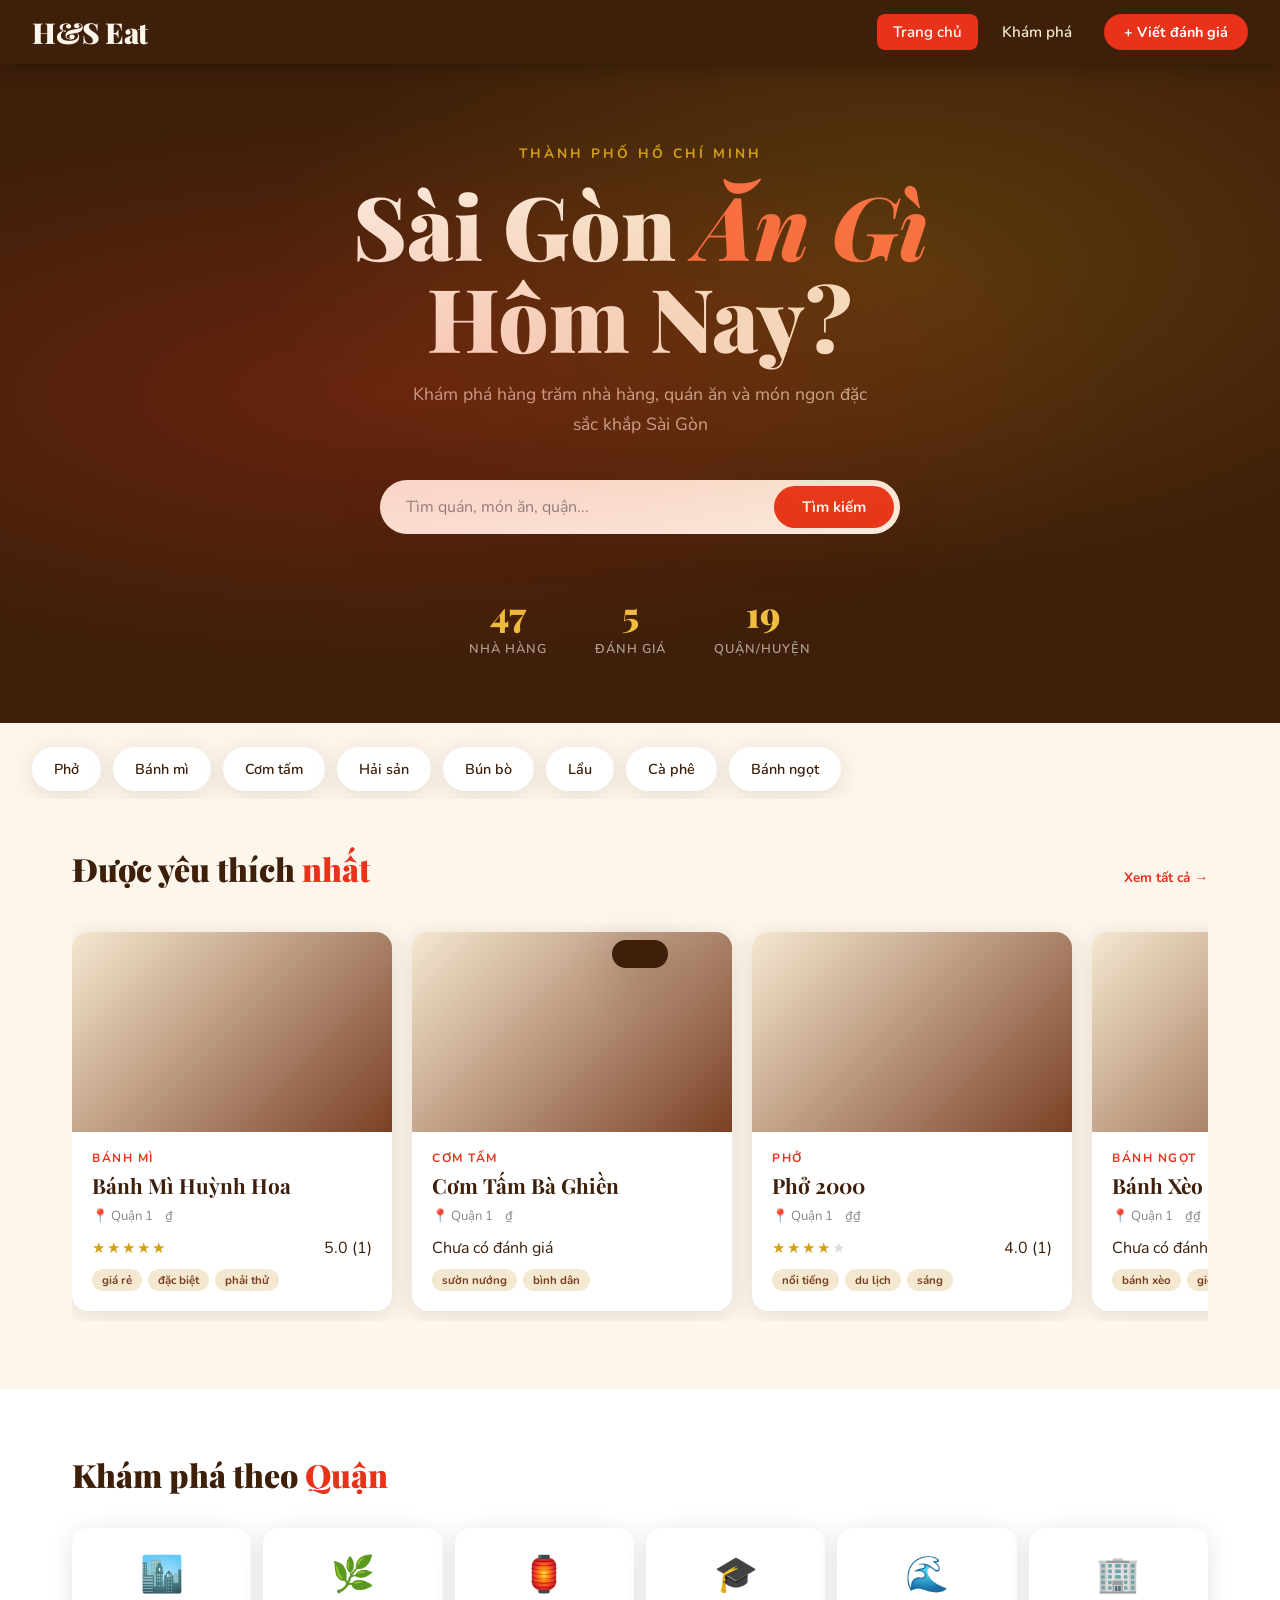
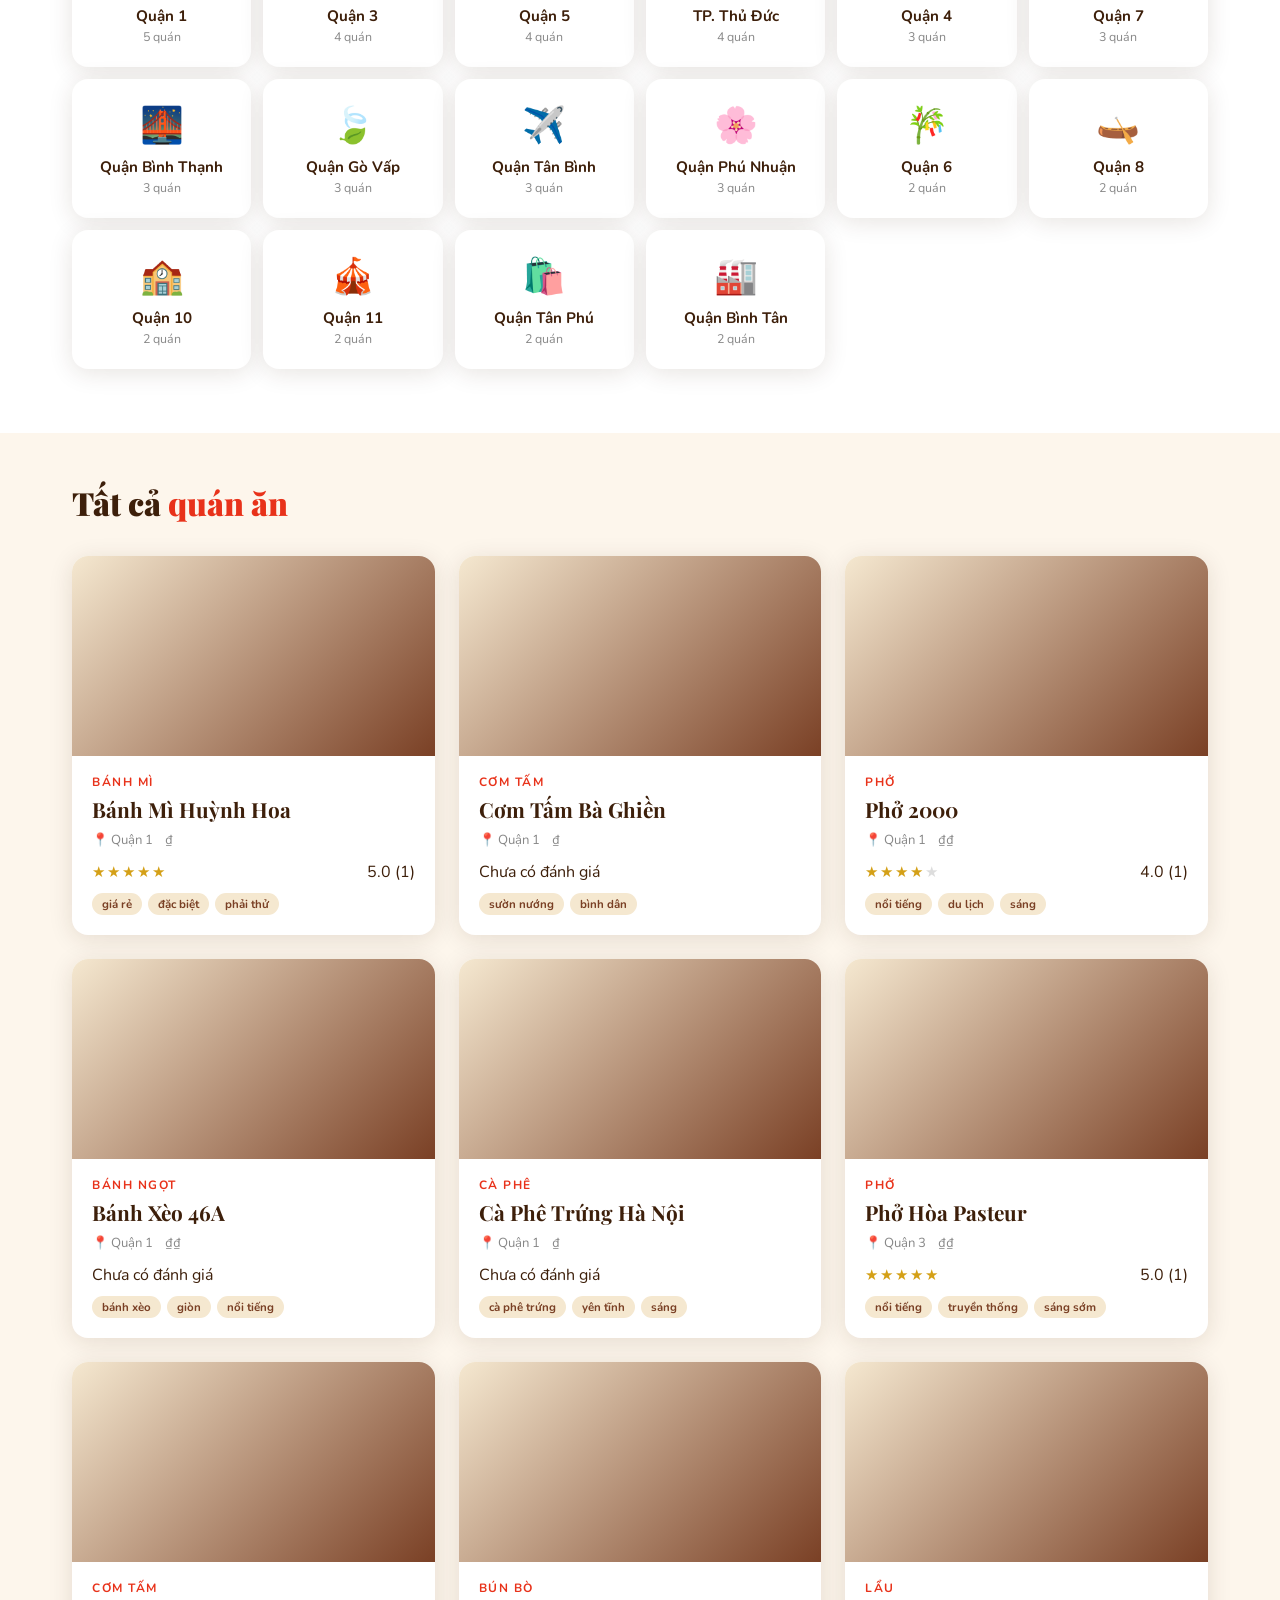
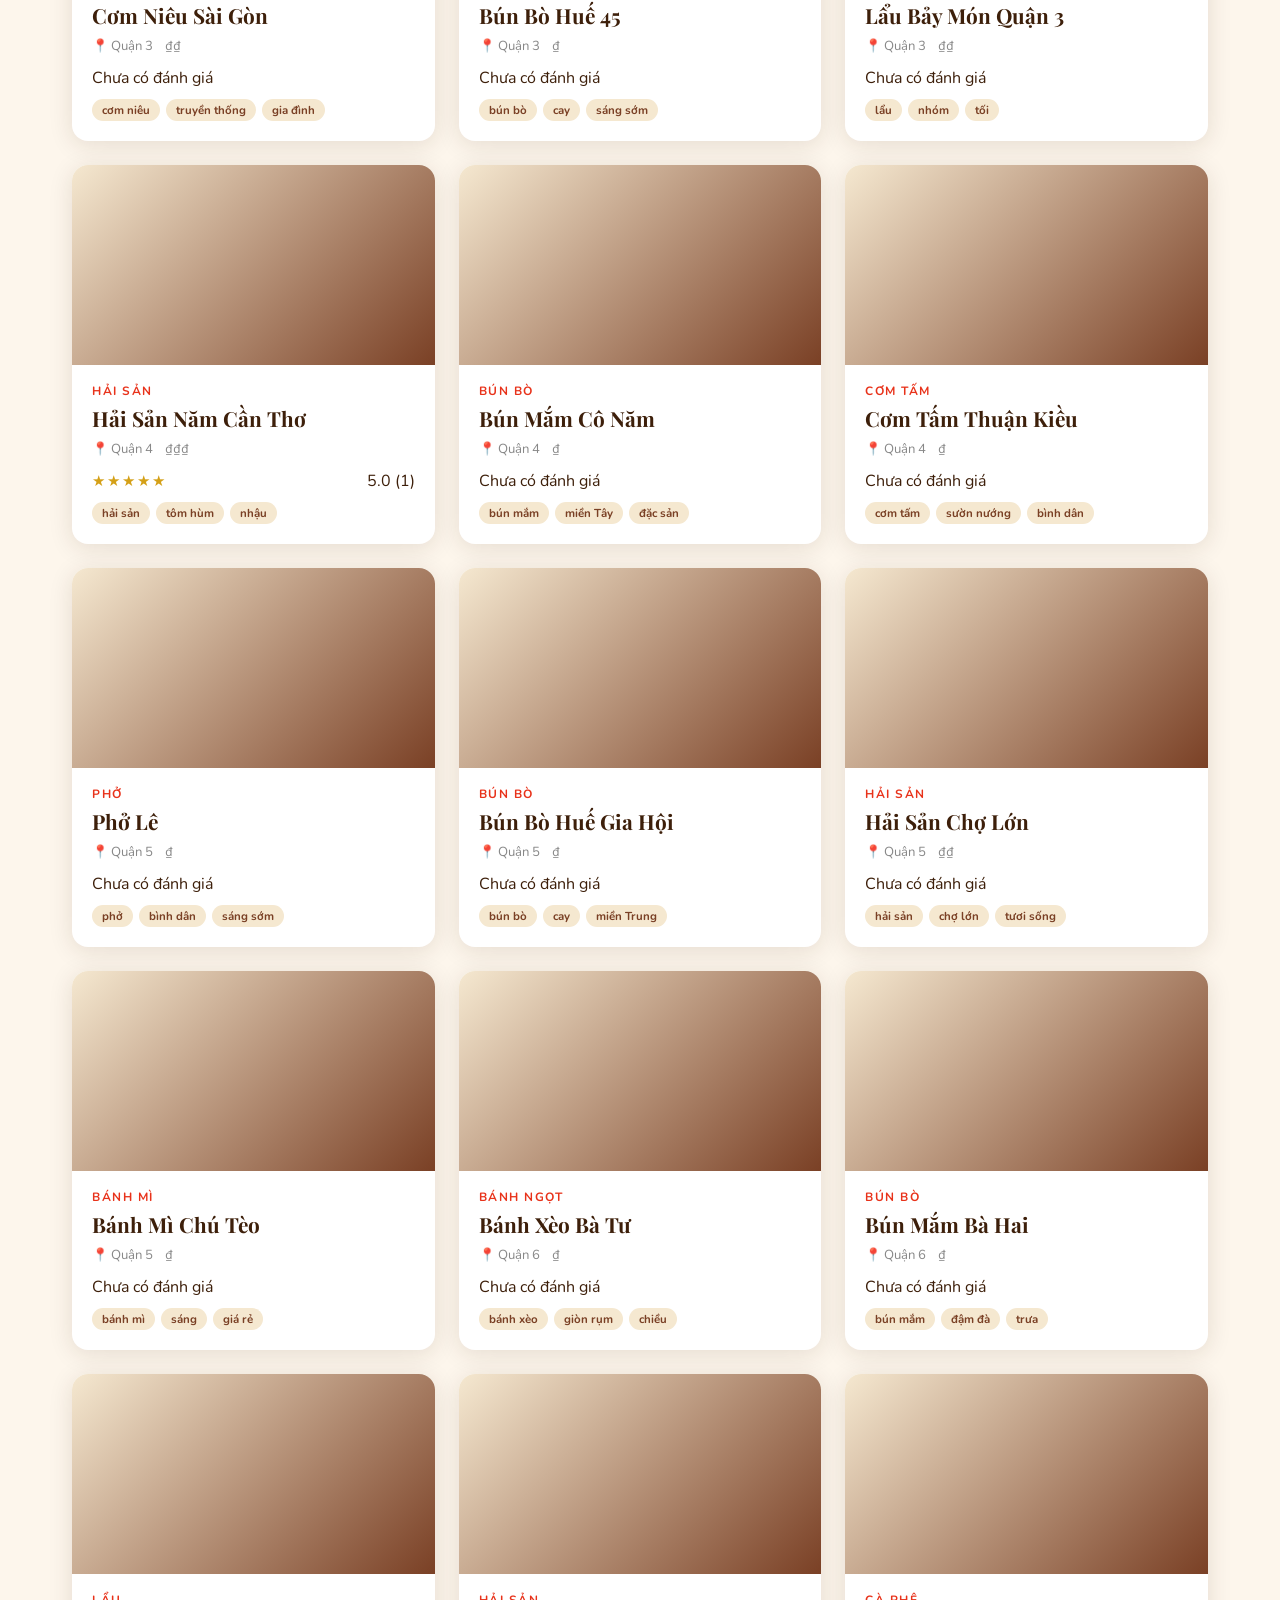
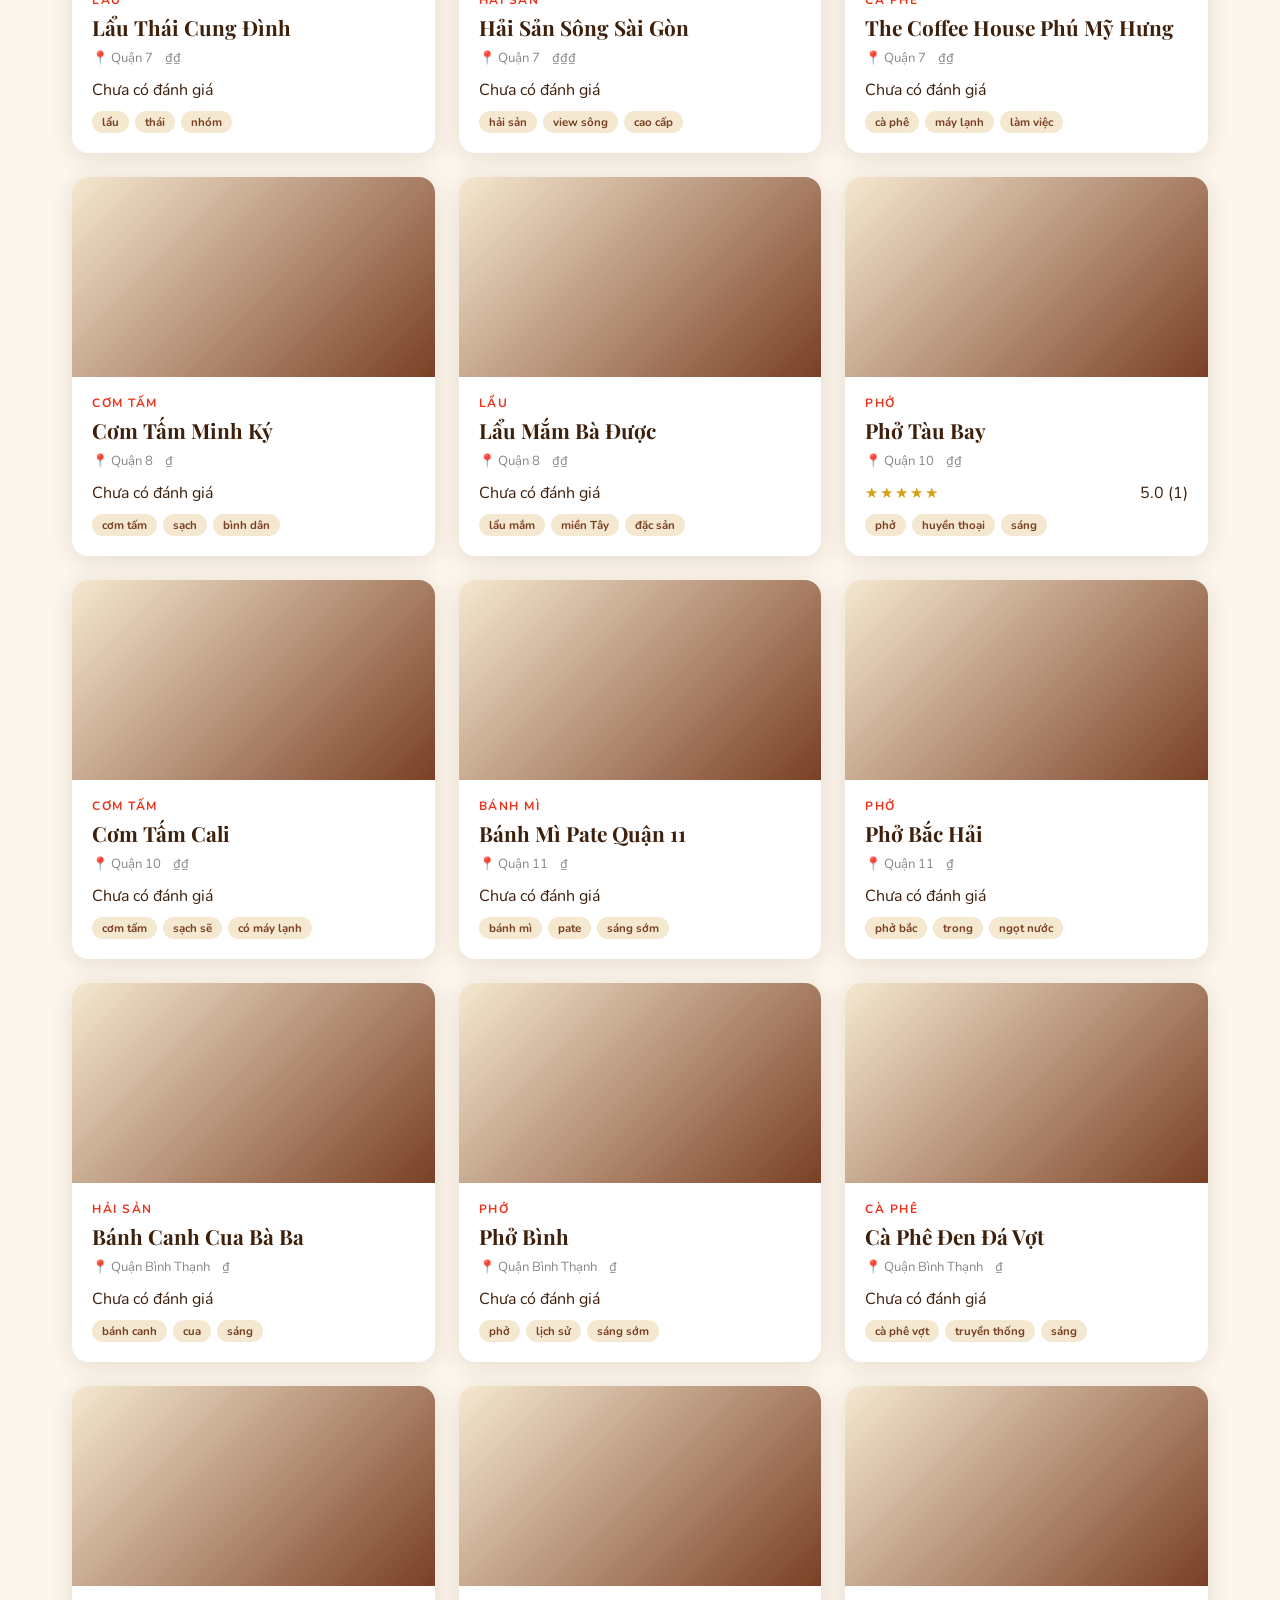
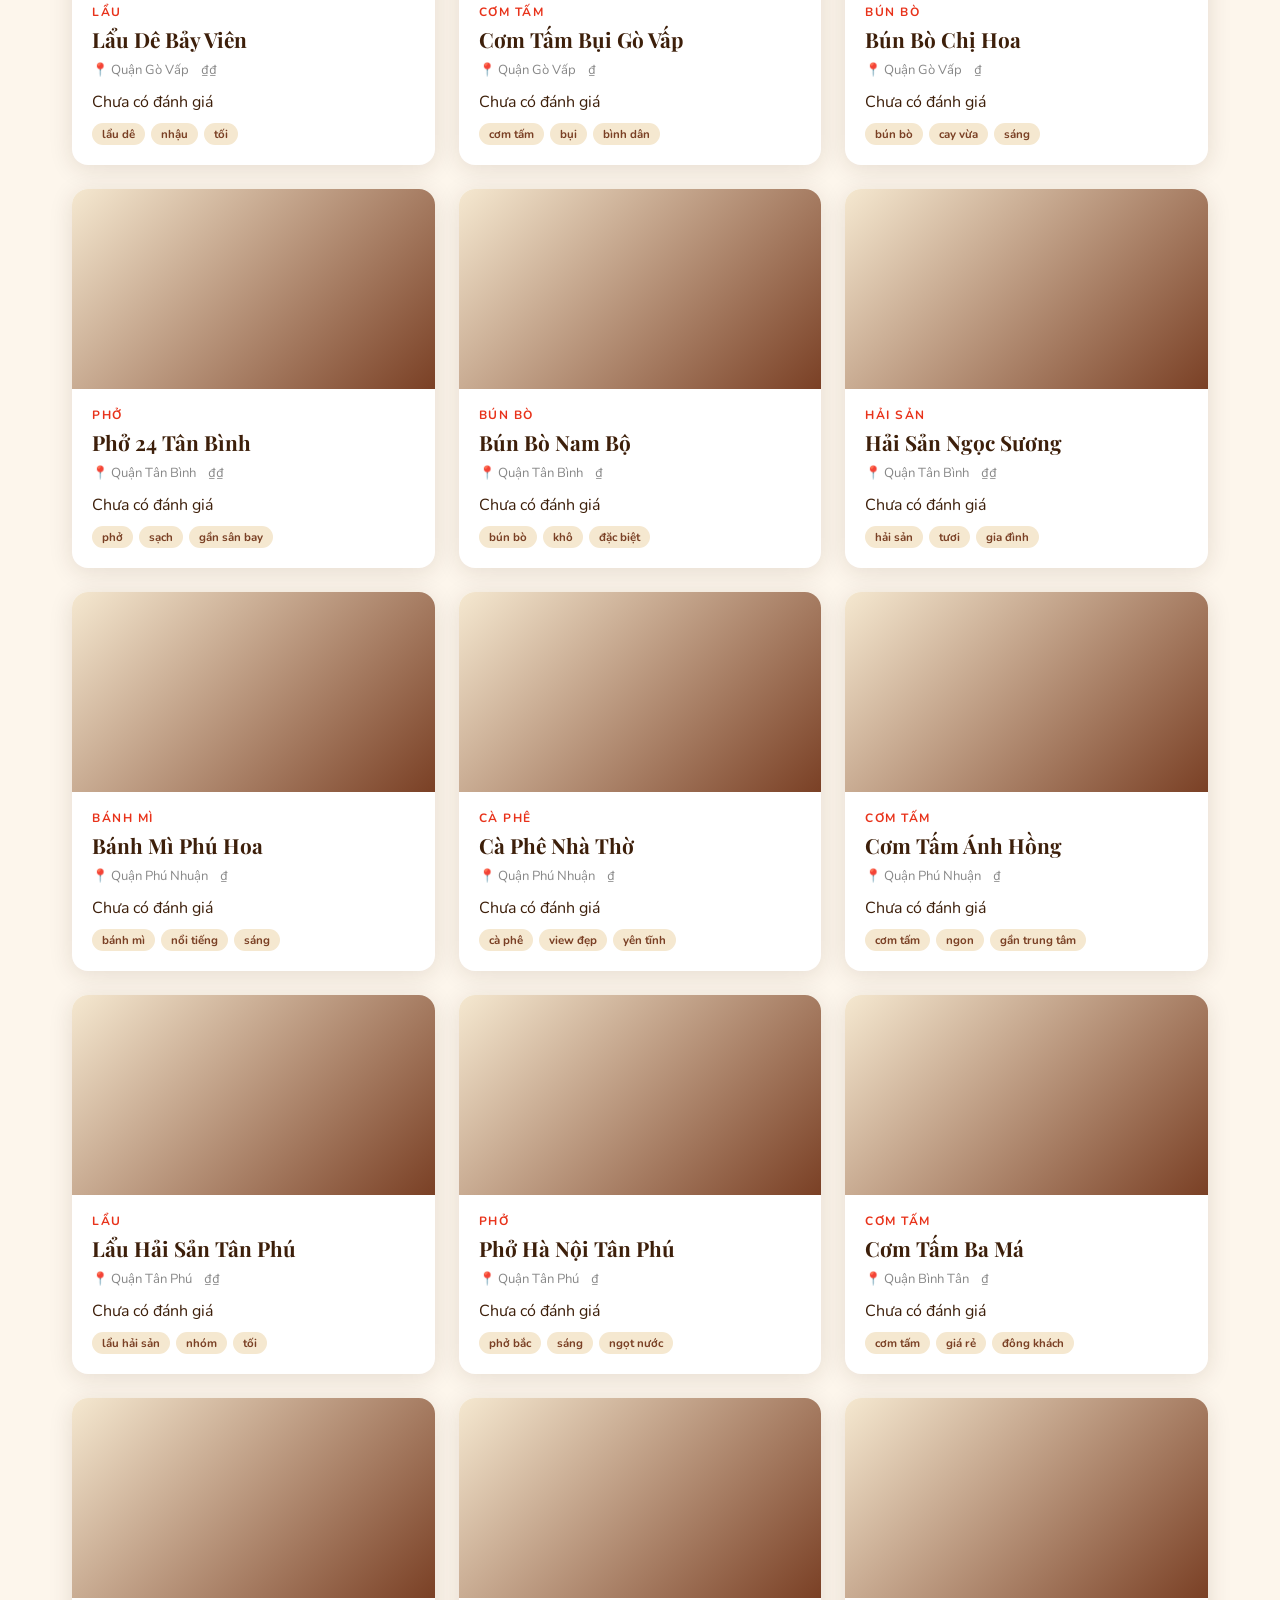
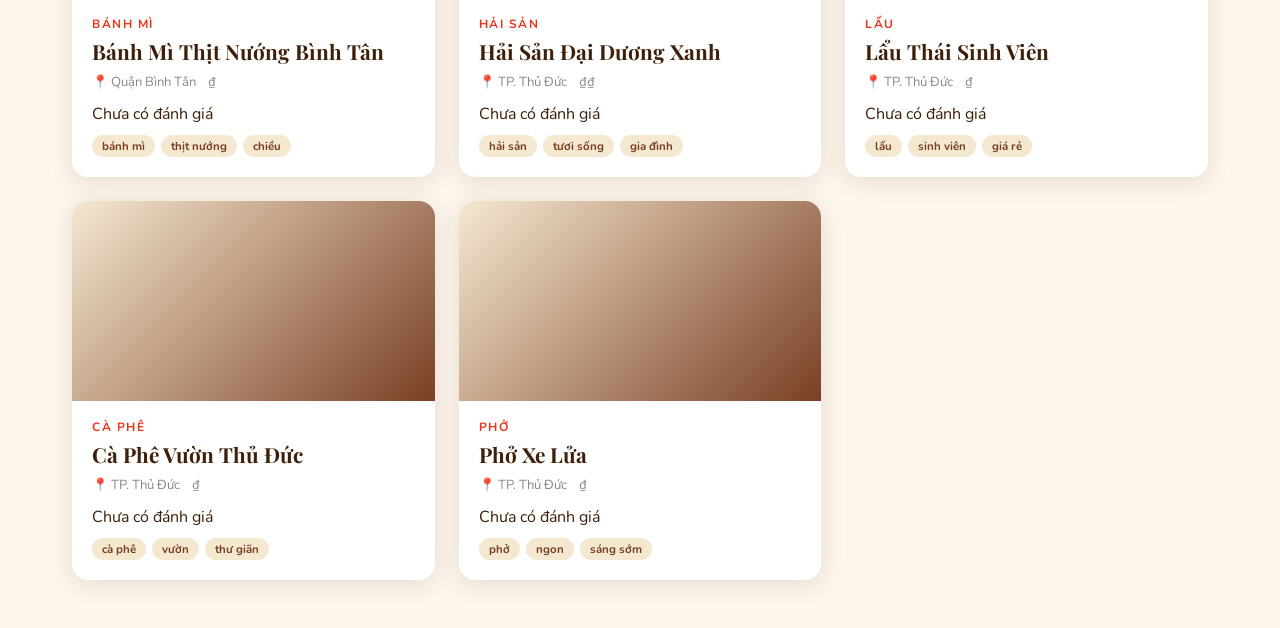
==== index.html @ 85dc028c "Add files via upload" ====
<!DOCTYPE html>
<html lang="vi">
<head>
<meta charset="UTF-8">
<meta name="viewport" content="width=device-width, initial-scale=1.0">
<title>H&S Eat — Khám phá ẩm thực Sài Gòn</title>
<link href="https://fonts.googleapis.com/css2?family=Playfair+Display:ital,wght@0,700;0,900;1,700&family=Nunito:wght@400;500;600;700&display=swap" rel="stylesheet">
<link rel="stylesheet" href="style.css">
</head>
<body>

<!--Thanh Điều Hướng-->
<nav>
  <div class="nav-logo" onclick="showPage('home')">H&S Eat</div>
  <div class="nav-links">
    <button class="nav-btn active" onclick="showPage('home'); setActiveNav(this)">Trang chủ</button>
    <button class="nav-btn" onclick="showPage('browse'); setActiveNav(this)">Khám phá</button>
    <button class="nav-btn-add" onclick="showPage('addReview')">+ Viết đánh giá</button>
  </div>
</nav>

<!-- ========== trang chủ  ========== -->
<div id="page-home" class="page active">

  <!-- Hero -->
  <div class="hero">
    <div class="hero-eyebrow"> Thành phố Hồ Chí Minh</div>
    <h1>Sài Gòn <em>Ăn Gì</em><br>Hôm Nay?</h1>
    <p>Khám phá hàng trăm nhà hàng, quán ăn và món ngon đặc sắc khắp Sài Gòn</p>
    <div class="hero-search">
      <input type="text" id="heroSearch" placeholder="Tìm quán, món ăn, quận..." oninput="handleHeroSearch(this.value)">
      <button onclick="doHeroSearch()">Tìm kiếm</button>
    </div>
    <div class="hero-stats">
      <div class="hero-stat"><span class="hero-stat-num" id="statRestaurants">0</span><span class="hero-stat-label">Nhà hàng</span></div>
      <div class="hero-stat"><span class="hero-stat-num" id="statReviews">0</span><span class="hero-stat-label">Đánh giá</span></div>
      <div class="hero-stat"><span class="hero-stat-num">19</span><span class="hero-stat-label">Quận/Huyện</span></div>
    </div>
  </div>

  <!-- Danh mục  -->
  <div class="category-pills" id="categoryPills"></div>

  <!-- Nổi Bật  -->
  <div class="section">
    
    <div class="section-header">
      <div class="section-title">Được yêu thích <span>nhất</span></div>
      
      <span class="section-link" onclick="showPage('browse'); setActiveNav(document.querySelectorAll('.nav-btn')[1])">Xem tất cả →</span>
    </div>
    <div class="featured-strip" id="featuredStrip"></div>
    <div class="featured-strip" id="featuredStrip"></div>
  </div>

  <!-- Browse by district -->
  <div style="background: var(--white); padding: 16px 0;">
    <div class="section">
      <div class="section-header">
        <div class="section-title">Khám phá theo <span>Quận</span></div>
      </div>
      <div class="district-grid" id="districtGrid"></div>
    </div>
  </div>

  <!-- All restaurants -->
  <div class="section">
    <div class="section-header">
      <div class="section-title">Tất cả <span>quán ăn</span></div>
    </div>
    <div class="restaurant-grid" id="homeGrid"></div>
  </div>
</div>

<!-- ========== trang khám phá  ========== -->
<div id="page-browse" class="page">
  <div class="filter-bar">
    <span class="filter-label">Lọc:</span>
    <button class="filter-chip active" onclick="setFilter('cuisine','all',this)">Tất cả</button>
    <button class="filter-chip" onclick="setFilter('cuisine','Phở',this)"> Phở</button>
    <button class="filter-chip" onclick="setFilter('cuisine','Bánh mì',this)"> Bánh mì</button>
    <button class="filter-chip" onclick="setFilter('cuisine','Cơm tấm',this)"> Cơm tấm</button>
    <button class="filter-chip" onclick="setFilter('cuisine','Hải sản',this)"> Hải sản</button>
    <button class="filter-chip" onclick="setFilter('cuisine','Bún bò',this)"> Bún bò</button>
    <button class="filter-chip" onclick="setFilter('cuisine','Lẩu',this)">🫕 Lẩu</button>
    <select class="filter-select" onchange="setFilter('district',this.value)">
      <option value="all">Tất cả quận</option>
    </select>
    <select class="filter-select" onchange="setFilter('price',this.value)">
      <option value="all">Giá cả</option>
      <option value="₫">₫ Bình dân</option>
      <option value="₫₫">₫₫ Trung bình</option>
      <option value="₫₫₫">₫₫₫ Cao cấp</option>
    </select>
  </div>
  <div class="section">
    <div id="browseCount" style="font-size:0.9rem;color:var(--gray);margin-bottom:20px;font-weight:600;"></div>
    <div class="restaurant-grid" id="browseGrid"></div>
  </div>
</div>

<!-- ==========chi tiết quán  ========== -->
<div id="page-detail" class="page">
  <div class="detail-hero" id="detailHero">
    <button class="detail-hero-back" onclick="history.back(); goBack()">←</button>
    <span id="detailEmoji" style="font-size:7rem"></span>
  </div>
  <div class="detail-content">
    <div class="detail-header">
      <div>
        <div class="detail-cuisine" id="detailCuisine"></div>
        <div class="detail-name" id="detailName"></div>
      </div>
      <div class="detail-rating-box">
        <span class="detail-rating-num" id="detailRatingNum">—</span>
        <div class="stars" id="detailStars" style="justify-content:center;margin:4px 0;"></div>
        <div class="detail-rating-label"><span id="detailReviewCount">0</span> đánh giá</div>
      </div>
    </div>
    <div class="detail-info" id="detailInfo"></div>
    <div class="detail-tags" id="detailTags"></div>
    <button class="btn-submit" style="margin-bottom:32px;" onclick="showPage('addReview'); document.getElementById('reviewRestaurantSelect').value = currentDetailId;">
       Viết đánh giá cho quán này
    </button>
    <div class="reviews-section">
      <div class="reviews-title">Đánh giá từ cộng đồng</div>
      <div id="detailReviews"></div>
    </div>
  </div>
</div>

<!-- ========== nút review quán ========== -->
<div id="page-addReview" class="page">
  <div class="add-review-page">
    <div class="form-title"> Viết đánh giá</div>
    <div class="form-subtitle">Chia sẻ trải nghiệm ẩm thực của bạn với cộng đồng</div>

    <div class="form-group">
      <label class="form-label">Chọn nhà hàng *</label>
      <select class="form-select" id="reviewRestaurantSelect"></select>
    </div>

    <div class="form-row">
      <div class="form-group">
        <label class="form-label">Tên của bạn *</label>
        <input class="form-input" type="text" id="reviewAuthor" placeholder="VD: Nguyễn Minh">
      </div>
      <div class="form-group">
        <label class="form-label">Ngày ăn</label>
        <input class="form-input" type="date" id="reviewDate">
      </div>
    </div>


     <!-- ========== đánh giá sao ========== -->
    <div class="form-group">
      <label class="form-label">Đánh giá sao *</label>
      <div class="star-rating" id="starRating">
        <button class="star-btn" data-val="1" onclick="setStarRating(1)">★</button>
        <button class="star-btn" data-val="2" onclick="setStarRating(2)">★</button>
        <button class="star-btn" data-val="3" onclick="setStarRating(3)">★</button>
        <button class="star-btn" data-val="4" onclick="setStarRating(4)">★</button>
        <button class="star-btn" data-val="5" onclick="setStarRating(5)">★</button>
      </div>
    </div>

    <div class="form-group">
      <label class="form-label">Nhận xét *</label>
      <textarea class="form-textarea" id="reviewComment" placeholder="Mô tả trải nghiệm của bạn: món ăn, không gian, phục vụ..."></textarea>
    </div>

    <button class="btn-submit" onclick="submitReview()">Gửi đánh giá 🎉</button>
  </div>
</div>

<!-- TOAST -->
<div class="toast" id="toast"></div>

<script src="script.js"></script>
</body>
</html>
---- style.css ----
/* ===== BIẾN CSS ===== */
:root {
  --red: #E8321A;
  --red-dark: #B52410;
  --red-light: #FF6B4A;
  --cream: #FDF6EC;
  --cream-dark: #F5E8D0;
  --brown: #3D1F0A;
  --brown-mid: #7A4025;
  --gold: #D4A017;
  --gold-light: #F0C040;
  --green: #1A7A4A;
  --white: #FFFFFF;
  --gray: #888;
  --font-display: 'Playfair Display', serif;
  --font-body: 'Nunito', sans-serif;
  --shadow: 0 4px 24px rgba(61,31,10,0.12);
  --shadow-lg: 0 8px 48px rgba(61,31,10,0.18);
  --radius: 16px;
  --radius-sm: 8px;
}

* { margin: 0; padding: 0; box-sizing: border-box; }

body {
  font-family: var(--font-body);
  background: var(--cream);
  color: var(--brown);
  min-height: 100vh;
  overflow-x: hidden;
}

/* ===== THANH CUỘN ===== */
::-webkit-scrollbar { width: 6px; }
::-webkit-scrollbar-track { background: var(--cream-dark); }
::-webkit-scrollbar-thumb { background: var(--red); border-radius: 3px; }

/* ===== ĐIỀU HƯỚNG ===== */
nav {
  position: sticky; top: 0; z-index: 100;
  background: var(--brown);
  padding: 0 32px;
  display: flex; align-items: center; justify-content: space-between;
  height: 64px;
  box-shadow: 0 2px 20px rgba(0,0,0,0.3);
}
.nav-logo {
  font-family: var(--font-display);
  font-size: 1.8rem; font-weight: 900;
  color: var(--cream);
  cursor: pointer;
  letter-spacing: -0.5px;
}
.nav-logo span { color: var(--red-light); }
.nav-links { display: flex; gap: 8px; }
.nav-btn {
  background: none; border: none;
  color: var(--cream-dark); font-family: var(--font-body);
  font-size: 0.95rem; font-weight: 600;
  padding: 8px 16px; border-radius: var(--radius-sm);
  cursor: pointer; transition: all 0.2s;
}
.nav-btn:hover { background: rgba(255,255,255,0.1); color: var(--white); }
.nav-btn.active { background: var(--red); color: var(--white); }
.nav-btn-add {
  background: var(--red); color: var(--white);
  border: none; font-family: var(--font-body);
  font-size: 0.9rem; font-weight: 700;
  padding: 8px 20px; border-radius: 20px;
  cursor: pointer; transition: all 0.2s;
  margin-left: 8px;
}
.nav-btn-add:hover { background: var(--red-light); transform: translateY(-1px); }

/* ===== TRANG ===== */
.page { display: none; animation: fadeUp 0.4s ease; }
.page.active { display: block; }
@keyframes fadeUp {
  from { opacity: 0; transform: translateY(16px); }
  to { opacity: 1; transform: translateY(0); }
}

/* ===== PHẦN BAN ĐẦU ===== */
.hero {
  background: var(--brown);
  padding: 80px 32px 64px;
  text-align: center;
  position: relative; overflow: hidden;
}
.hero::before {
  content: '';
  position: absolute; inset: 0;
  background: radial-gradient(ellipse at 30% 50%, rgba(232,50,26,0.25) 0%, transparent 60%),
              radial-gradient(ellipse at 70% 30%, rgba(212,160,23,0.2) 0%, transparent 50%);
  pointer-events: none;
}
.hero-eyebrow {
  font-size: 0.85rem; font-weight: 700; letter-spacing: 3px;
  color: var(--gold); text-transform: uppercase; margin-bottom: 16px;
}
.hero h1 {
  font-family: var(--font-display);
  font-size: clamp(2.8rem, 7vw, 5.5rem);
  font-weight: 900; line-height: 1.05;
  color: var(--cream); margin-bottom: 16px;
}
.hero h1 em { color: var(--red-light); font-style: italic; }
.hero p {
  font-size: 1.1rem; color: rgba(253,246,236,0.7);
  max-width: 480px; margin: 0 auto 40px; line-height: 1.7;
}
.hero-search {
  display: flex; gap: 0;
  max-width: 520px; margin: 0 auto;
  background: var(--cream); border-radius: 50px;
  padding: 6px; box-shadow: var(--shadow-lg);
}
.hero-search input {
  flex: 1; border: none; background: none;
  font-family: var(--font-body); font-size: 1rem;
  padding: 10px 20px; color: var(--brown);
  outline: none;
}
.hero-search input::placeholder { color: var(--gray); }
.hero-search button {
  background: var(--red); color: var(--white);
  border: none; border-radius: 44px;
  padding: 10px 28px; font-family: var(--font-body);
  font-size: 0.95rem; font-weight: 700;
  cursor: pointer; transition: background 0.2s;
}
.hero-search button:hover { background: var(--red-light); }
.hero-stats {
  display: flex; justify-content: center; gap: 48px;
  margin-top: 56px;
}
.hero-stat { text-align: center; }
.hero-stat-num {
  font-family: var(--font-display);
  font-size: 2.2rem; font-weight: 900; color: var(--gold-light);
  display: block;
}
.hero-stat-label { font-size: 0.8rem; color: rgba(253,246,236,0.6); font-weight: 600; letter-spacing: 1px; text-transform: uppercase; }

/* ===== THANH BỘ LỌC ===== */
.filter-bar {
  background: var(--white);
  padding: 16px 32px;
  display: flex; gap: 12px; flex-wrap: wrap; align-items: center;
  box-shadow: 0 2px 12px rgba(0,0,0,0.06);
  position: sticky; top: 64px; z-index: 90;
}
.filter-label { font-size: 0.8rem; font-weight: 700; color: var(--gray); text-transform: uppercase; letter-spacing: 1px; margin-right: 4px; }
.filter-chip {
  background: var(--cream-dark); border: 2px solid transparent;
  border-radius: 20px; padding: 6px 16px;
  font-family: var(--font-body); font-size: 0.85rem; font-weight: 600;
  color: var(--brown-mid); cursor: pointer; transition: all 0.2s;
}
.filter-chip:hover { border-color: var(--red); color: var(--red); }
.filter-chip.active { background: var(--red); color: var(--white); border-color: var(--red); }
.filter-select {
  background: var(--cream-dark); border: 2px solid transparent;
  border-radius: 20px; padding: 6px 16px;
  font-family: var(--font-body); font-size: 0.85rem; font-weight: 600;
  color: var(--brown-mid); cursor: pointer; outline: none;
  transition: border-color 0.2s;
}
.filter-select:focus { border-color: var(--red); }

/* ===== PHẦN ===== */
.section { padding: 48px 32px; max-width: 1200px; margin: 0 auto; }
.section-header {
  display: flex; align-items: baseline; justify-content: space-between;
  margin-bottom: 32px;
}
.section-title {
  font-family: var(--font-display);
  font-size: 2rem; font-weight: 900; color: var(--brown);
}
.section-title span { color: var(--red); }
.section-link {
  font-size: 0.85rem; font-weight: 700; color: var(--red);
  text-decoration: none; cursor: pointer; transition: color 0.2s;
}
.section-link:hover { color: var(--red-dark); }

/* ===== LƯỚI NHÀ HÀNG ===== */
.restaurant-grid {
  display: grid;
  grid-template-columns: repeat(auto-fill, minmax(300px, 1fr));
  gap: 24px;
}
.restaurant-card {
  background: var(--white);
  border-radius: var(--radius);
  overflow: hidden;
  box-shadow: var(--shadow);
  cursor: pointer;
  transition: transform 0.25s, box-shadow 0.25s;
  position: relative;
}
.restaurant-card:hover { transform: translateY(-6px); box-shadow: var(--shadow-lg); }
.card-img {
  width: 100%; height: 200px;
  object-fit: cover; display: block;
  background: linear-gradient(135deg, var(--cream-dark), var(--brown-mid));
  font-size: 4rem; display: flex; align-items: center; justify-content: center;
}
.card-badge {
  position: absolute; top: 12px; left: 12px;
  background: var(--red); color: var(--white);
  font-size: 0.7rem; font-weight: 800; letter-spacing: 1px; text-transform: uppercase;
  padding: 4px 10px; border-radius: 12px;
}
.card-badge.new { background: var(--green); }
.card-body { padding: 18px 20px 20px; }
.card-cuisine {
  font-size: 0.75rem; font-weight: 700; letter-spacing: 1.5px;
  color: var(--red); text-transform: uppercase; margin-bottom: 6px;
}
.card-name {
  font-family: var(--font-display);
  font-size: 1.3rem; font-weight: 700; color: var(--brown);
  margin-bottom: 8px; line-height: 1.3;
}
.card-meta {
  display: flex; align-items: center; gap: 12px;
  font-size: 0.82rem; color: var(--gray); margin-bottom: 12px;
}
.card-district { display: flex; align-items: center; gap: 4px; }
.card-price { font-weight: 700; color: var(--green); }
.card-footer { display: flex; align-items: center; justify-content: space-between; }
.stars { display: flex; gap: 2px; }
.star { color: #DDD; font-size: 0.95rem; transition: color 0.1s; }
.star.filled { color: var(--gold); }
.star.half { color: var(--gold); }
.rating-val { font-weight: 700; font-size: 0.95rem; color: var(--brown); margin-left: 6px; }
.review-count { font-size: 0.78rem; color: var(--gray); }
.card-tags { display: flex; gap: 6px; flex-wrap: wrap; margin-top: 10px; }
.tag {
  background: var(--cream-dark); color: var(--brown-mid);
  font-size: 0.72rem; font-weight: 700;
  padding: 3px 10px; border-radius: 12px;
}

/* ===== DẢI ĐẶC BIỆT ===== */
.featured-strip {
  display: flex; gap: 16px; overflow-x: auto;
  padding-bottom: 8px; scrollbar-width: thin;
}
.featured-strip::-webkit-scrollbar { height: 4px; }
.featured-strip::-webkit-scrollbar-thumb { background: var(--red); border-radius: 2px; }
.featured-card {
  min-width: 260px; background: var(--white);
  border-radius: var(--radius); overflow: hidden;
  box-shadow: var(--shadow); cursor: pointer;
  transition: transform 0.25s, box-shadow 0.25s; flex-shrink: 0;
}
.featured-card:hover { transform: translateY(-4px); box-shadow: var(--shadow-lg); }
.featured-img { height: 140px; width: 100%; font-size: 3.5rem; display: flex; align-items: center; justify-content: center; background: var(--cream-dark); }
.featured-body { padding: 14px 16px; }
.featured-name { font-family: var(--font-display); font-size: 1.05rem; font-weight: 700; color: var(--brown); margin-bottom: 4px; }
.featured-sub { font-size: 0.78rem; color: var(--gray); }

/* ===== LƯỚI QUẬN ===== */
.district-grid {
  display: grid;
  grid-template-columns: repeat(auto-fill, minmax(160px, 1fr));
  gap: 12px;
}
.district-card {
  background: var(--white); border-radius: var(--radius);
  padding: 20px 16px; text-align: center;
  cursor: pointer; transition: all 0.2s;
  box-shadow: var(--shadow);
  border: 2px solid transparent;
}
.district-card:hover { border-color: var(--red); transform: translateY(-2px); }
.district-emoji { font-size: 2.2rem; margin-bottom: 8px; display: block; }
.district-name { font-weight: 700; font-size: 0.95rem; color: var(--brown); }
.district-count { font-size: 0.78rem; color: var(--gray); margin-top: 2px; }

/* ===== CHI TIẾT NHÀ HÀNG ===== */
.detail-hero {
  height: 320px; width: 100%;
  font-size: 8rem; display: flex; align-items: center; justify-content: center;
  background: linear-gradient(135deg, var(--brown), var(--brown-mid));
  position: relative;
}
.detail-hero-back {
  position: absolute; top: 16px; left: 16px;
  background: rgba(0,0,0,0.5); color: var(--white);
  border: none; border-radius: 50%;
  width: 40px; height: 40px; font-size: 1.2rem;
  cursor: pointer; display: flex; align-items: center; justify-content: center;
  transition: background 0.2s;
}
.detail-hero-back:hover { background: rgba(0,0,0,0.8); }
.detail-content { max-width: 900px; margin: 0 auto; padding: 32px; }
.detail-header { display: flex; justify-content: space-between; align-items: flex-start; flex-wrap: wrap; gap: 16px; margin-bottom: 24px; }
.detail-cuisine { font-size: 0.8rem; font-weight: 700; letter-spacing: 2px; color: var(--red); text-transform: uppercase; margin-bottom: 6px; }
.detail-name { font-family: var(--font-display); font-size: 2.4rem; font-weight: 900; color: var(--brown); line-height: 1.2; }
.detail-rating-box { background: var(--brown); border-radius: var(--radius); padding: 16px 24px; text-align: center; }
.detail-rating-num { font-family: var(--font-display); font-size: 3rem; font-weight: 900; color: var(--gold-light); display: block; line-height: 1; }
.detail-rating-label { font-size: 0.75rem; color: rgba(253,246,236,0.6); font-weight: 600; text-transform: uppercase; letter-spacing: 1px; }
.detail-info { display: flex; gap: 24px; flex-wrap: wrap; margin-bottom: 24px; }
.detail-info-item { display: flex; align-items: center; gap: 8px; font-size: 0.9rem; color: var(--brown-mid); }
.detail-info-icon { font-size: 1.1rem; }
.detail-tags { display: flex; gap: 8px; flex-wrap: wrap; margin-bottom: 32px; }
.detail-tag {
  background: var(--cream-dark); color: var(--brown-mid);
  font-size: 0.82rem; font-weight: 600;
  padding: 6px 14px; border-radius: 16px;
}

/* ===== ĐÁNH GIÁ ===== */
.reviews-section { border-top: 2px solid var(--cream-dark); padding-top: 32px; }
.reviews-title {
  font-family: var(--font-display);
  font-size: 1.6rem; font-weight: 900; color: var(--brown); margin-bottom: 24px;
}
.review-card {
  background: var(--cream); border-radius: var(--radius);
  padding: 20px 24px; margin-bottom: 16px;
  border-left: 4px solid var(--red);
}
.review-header { display: flex; align-items: center; justify-content: space-between; margin-bottom: 10px; flex-wrap: wrap; gap: 8px; }
.review-author { font-weight: 700; color: var(--brown); font-size: 1rem; }
.review-date { font-size: 0.78rem; color: var(--gray); }
.review-comment { font-size: 0.95rem; line-height: 1.7; color: var(--brown-mid); }
.no-reviews { text-align: center; padding: 40px; color: var(--gray); font-size: 0.95rem; }

/* ===== BIỂU MẫU THÊM ĐÁNH GIÁ ===== */
.add-review-page { max-width: 640px; margin: 0 auto; padding: 48px 32px; }
.form-title { font-family: var(--font-display); font-size: 2rem; font-weight: 900; color: var(--brown); margin-bottom: 8px; }
.form-subtitle { color: var(--gray); font-size: 0.95rem; margin-bottom: 32px; }
.form-group { margin-bottom: 24px; }
.form-label { display: block; font-weight: 700; font-size: 0.9rem; color: var(--brown); margin-bottom: 8px; text-transform: uppercase; letter-spacing: 0.5px; }
.form-input, .form-select, .form-textarea {
  width: 100%; padding: 12px 16px;
  border: 2px solid var(--cream-dark);
  border-radius: var(--radius-sm);
  font-family: var(--font-body); font-size: 1rem; color: var(--brown);
  background: var(--white); outline: none; transition: border-color 0.2s;
}
.form-input:focus, .form-select:focus, .form-textarea:focus { border-color: var(--red); }
.form-textarea { min-height: 120px; resize: vertical; }
.star-rating { display: flex; gap: 8px; }
.star-btn {
  font-size: 2rem; background: none; border: none; cursor: pointer;
  color: #DDD; transition: color 0.1s, transform 0.1s;
}
.star-btn:hover, .star-btn.active { color: var(--gold); transform: scale(1.2); }
.form-row { display: grid; grid-template-columns: 1fr 1fr; gap: 16px; }
.btn-submit {
  width: 100%; background: var(--red); color: var(--white);
  border: none; border-radius: 50px;
  padding: 16px; font-family: var(--font-body);
  font-size: 1.1rem; font-weight: 700;
  cursor: pointer; transition: all 0.2s;
  margin-top: 8px;
}
.btn-submit:hover { background: var(--red-dark); transform: translateY(-2px); box-shadow: 0 6px 20px rgba(232,50,26,0.3); }
.btn-submit:disabled { background: var(--gray); cursor: not-allowed; transform: none; box-shadow: none; }

/* ===== THÔNG BÁO ===== */
.toast {
  position: fixed; bottom: 32px; left: 50%; transform: translateX(-50%) translateY(100px);
  background: var(--brown); color: var(--cream);
  padding: 14px 28px; border-radius: 40px;
  font-weight: 700; font-size: 0.95rem;
  box-shadow: var(--shadow-lg); z-index: 999;
  transition: transform 0.4s cubic-bezier(0.34, 1.56, 0.64, 1);
  white-space: nowrap;
}
.toast.show { transform: translateX(-50%) translateY(0); }
.toast.success { border-left: 4px solid var(--green); }

/* ===== TRẠNG THÁI TRỐNG ===== */
.empty-state { text-align: center; padding: 80px 32px; color: var(--gray); }
.empty-state-icon { font-size: 4rem; margin-bottom: 16px; display: block; }
.empty-state h3 { font-family: var(--font-display); font-size: 1.5rem; color: var(--brown-mid); margin-bottom: 8px; }

/* ===== ĐÁP ỨNG ===== */
@media (max-width: 640px) {
  nav { padding: 0 16px; }
  .nav-links { display: none; }
  .hero { padding: 48px 16px 40px; }
  .hero-stats { gap: 24px; }
  .filter-bar { padding: 12px 16px; top: 56px; }
  .section { padding: 32px 16px; }
  .form-row { grid-template-columns: 1fr; }
  .detail-content { padding: 20px 16px; }
  .add-review-page { padding: 32px 16px; }
  .detail-hero { height: 220px; font-size: 5rem; }
}

/* ===== PHẦN BAN ĐẦU DANH MỤC LOẠI ẨM THỰC ===== */
.category-pills {
  display: flex; gap: 12px; overflow-x: auto;
  padding: 24px 32px 8px; scrollbar-width: none;
}
.category-pills::-webkit-scrollbar { display: none; }
.category-pill {
  display: flex; align-items: center; gap: 8px;
  background: var(--white); border-radius: 40px;
  padding: 10px 20px; flex-shrink: 0;
  cursor: pointer; box-shadow: var(--shadow);
  transition: all 0.2s; border: 2px solid transparent;
  font-weight: 600; font-size: 0.9rem; color: var(--brown);
}
.category-pill:hover, .category-pill.active { border-color: var(--red); color: var(--red); }
.category-pill span:first-child { font-size: 1.3rem; }





/* ===== DẢI NHÀ HÀNG NỔI BẬT ===== */
.featured-strip {
  display: flex;
  gap: 20px;

  overflow-x: auto;
  overflow-y: hidden;

  scroll-behavior: smooth;
  scroll-snap-type: x mandatory;

  padding: 10px 5px;

  scrollbar-width: none;
  -ms-overflow-style: none;
}

.featured-strip::-webkit-scrollbar {
  display: none;
}

.featured-strip .restaurant-card {
  min-width: 320px;
  flex-shrink: 0;

  scroll-snap-align: start;
}
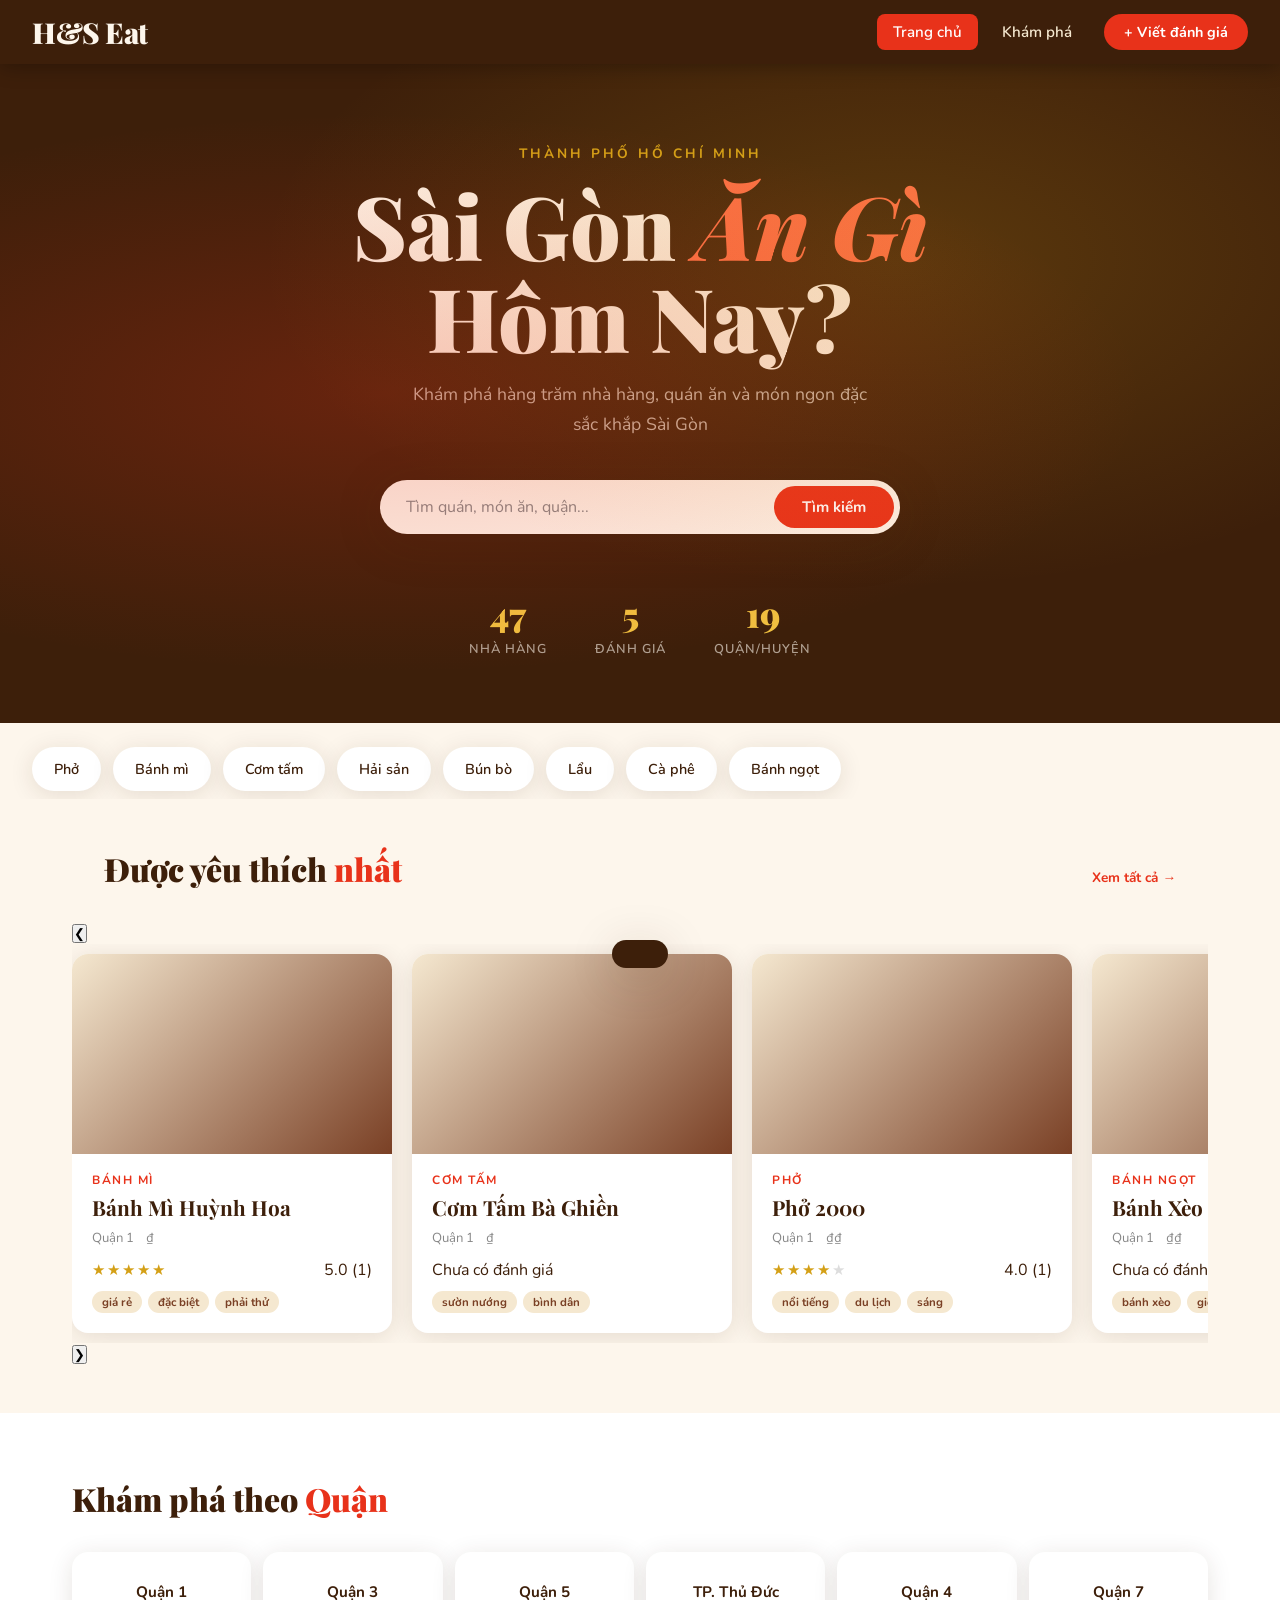
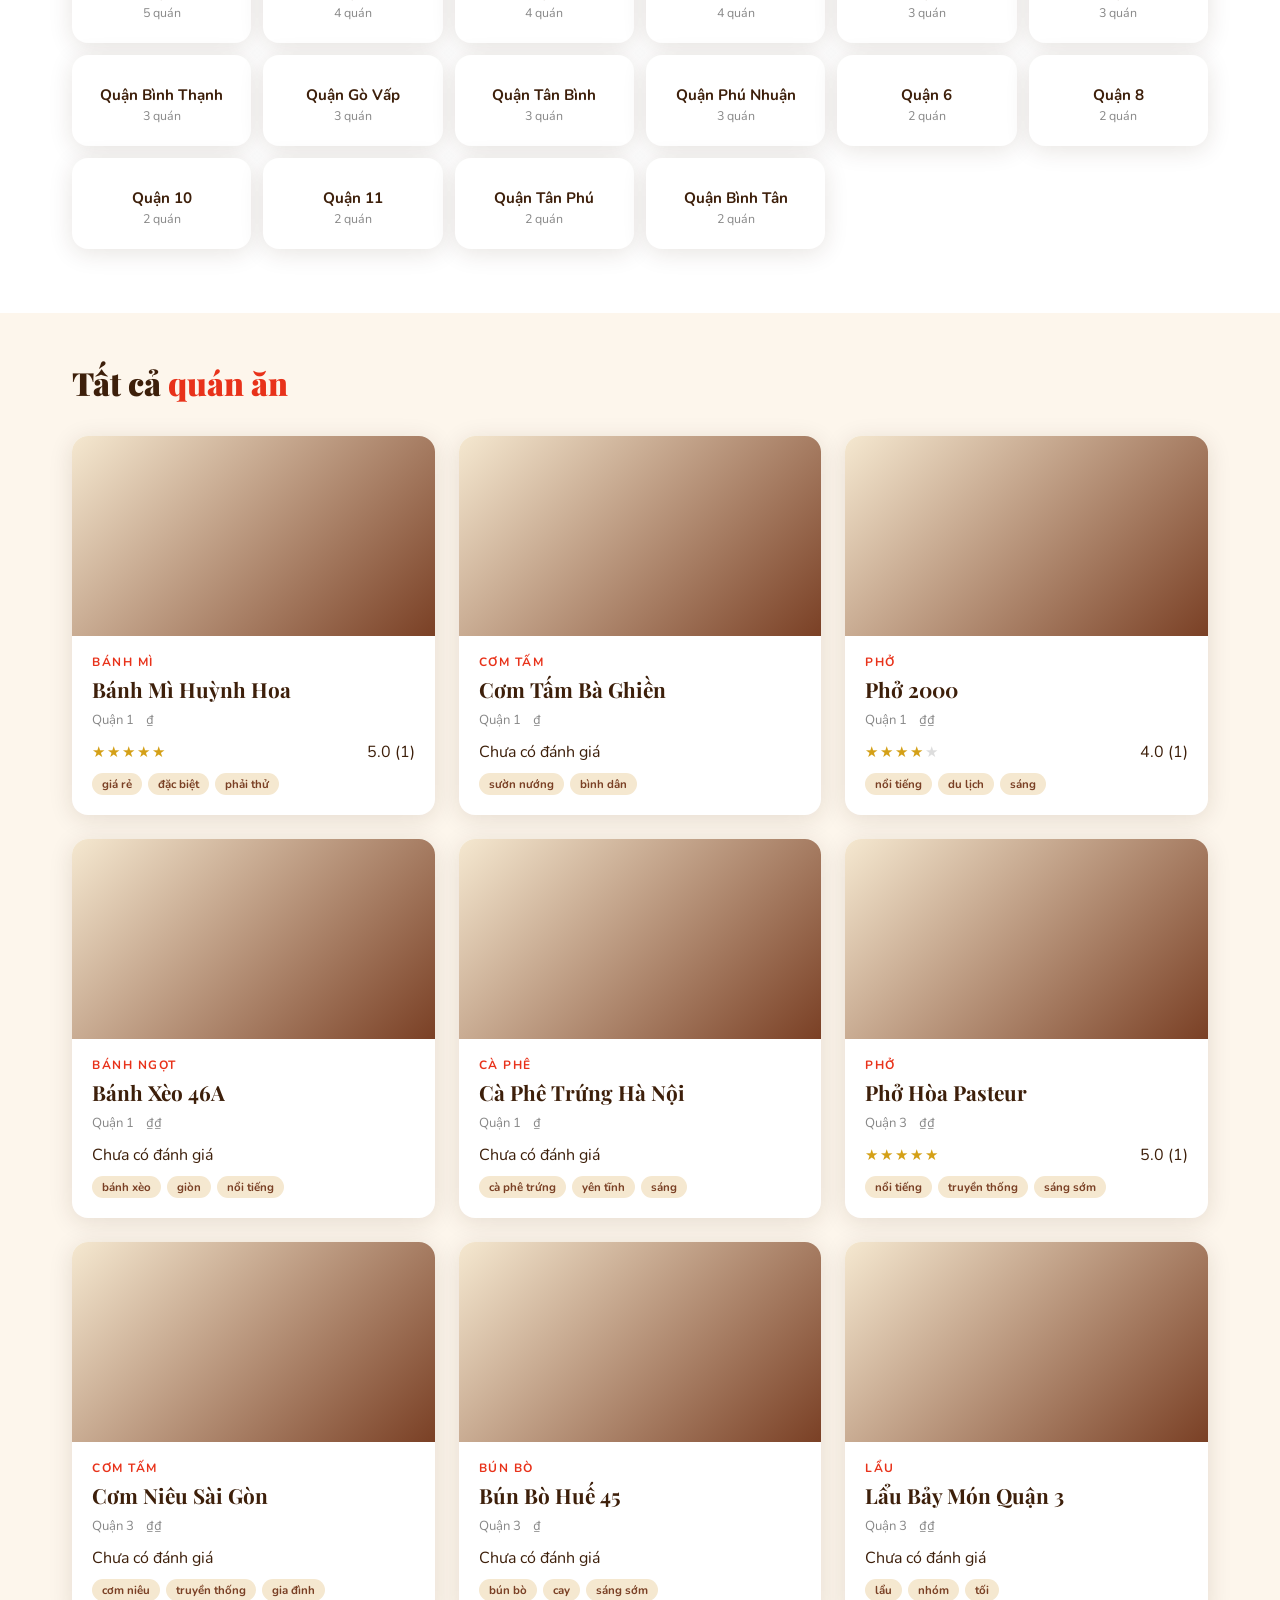
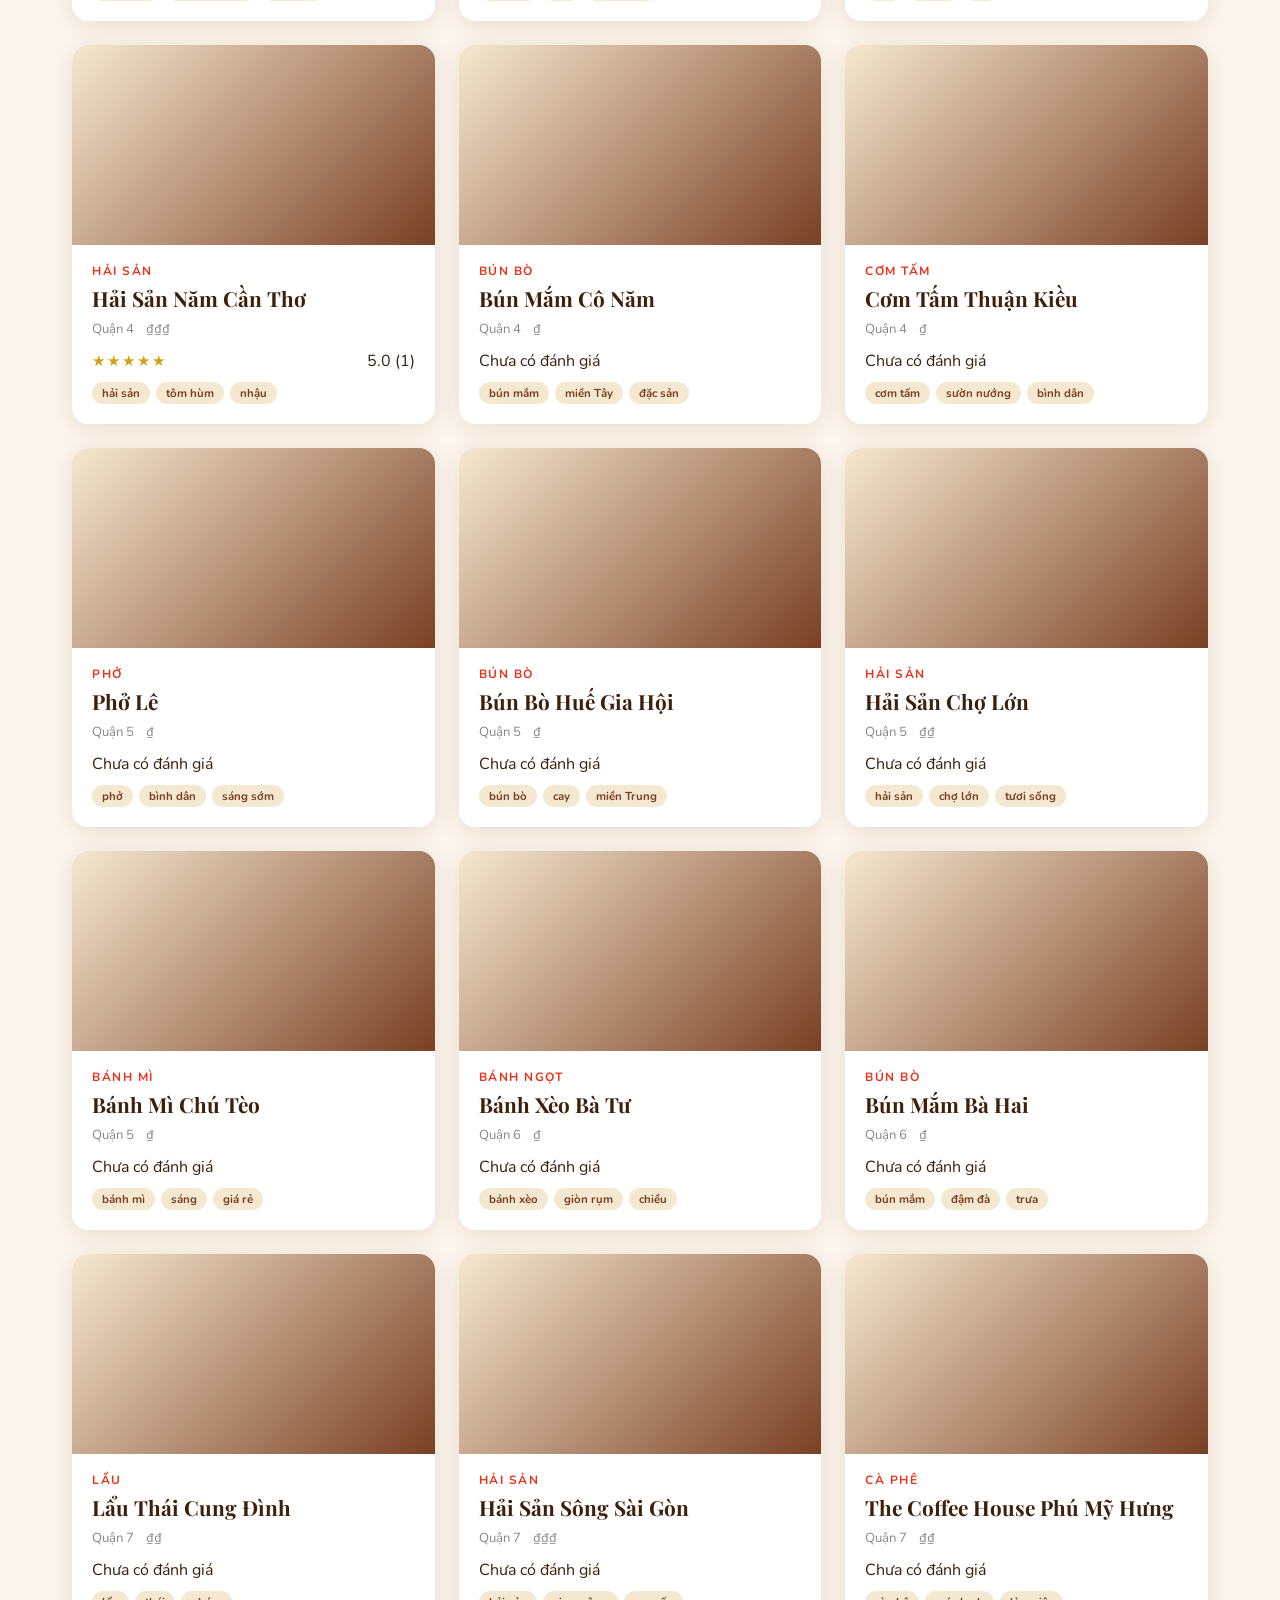
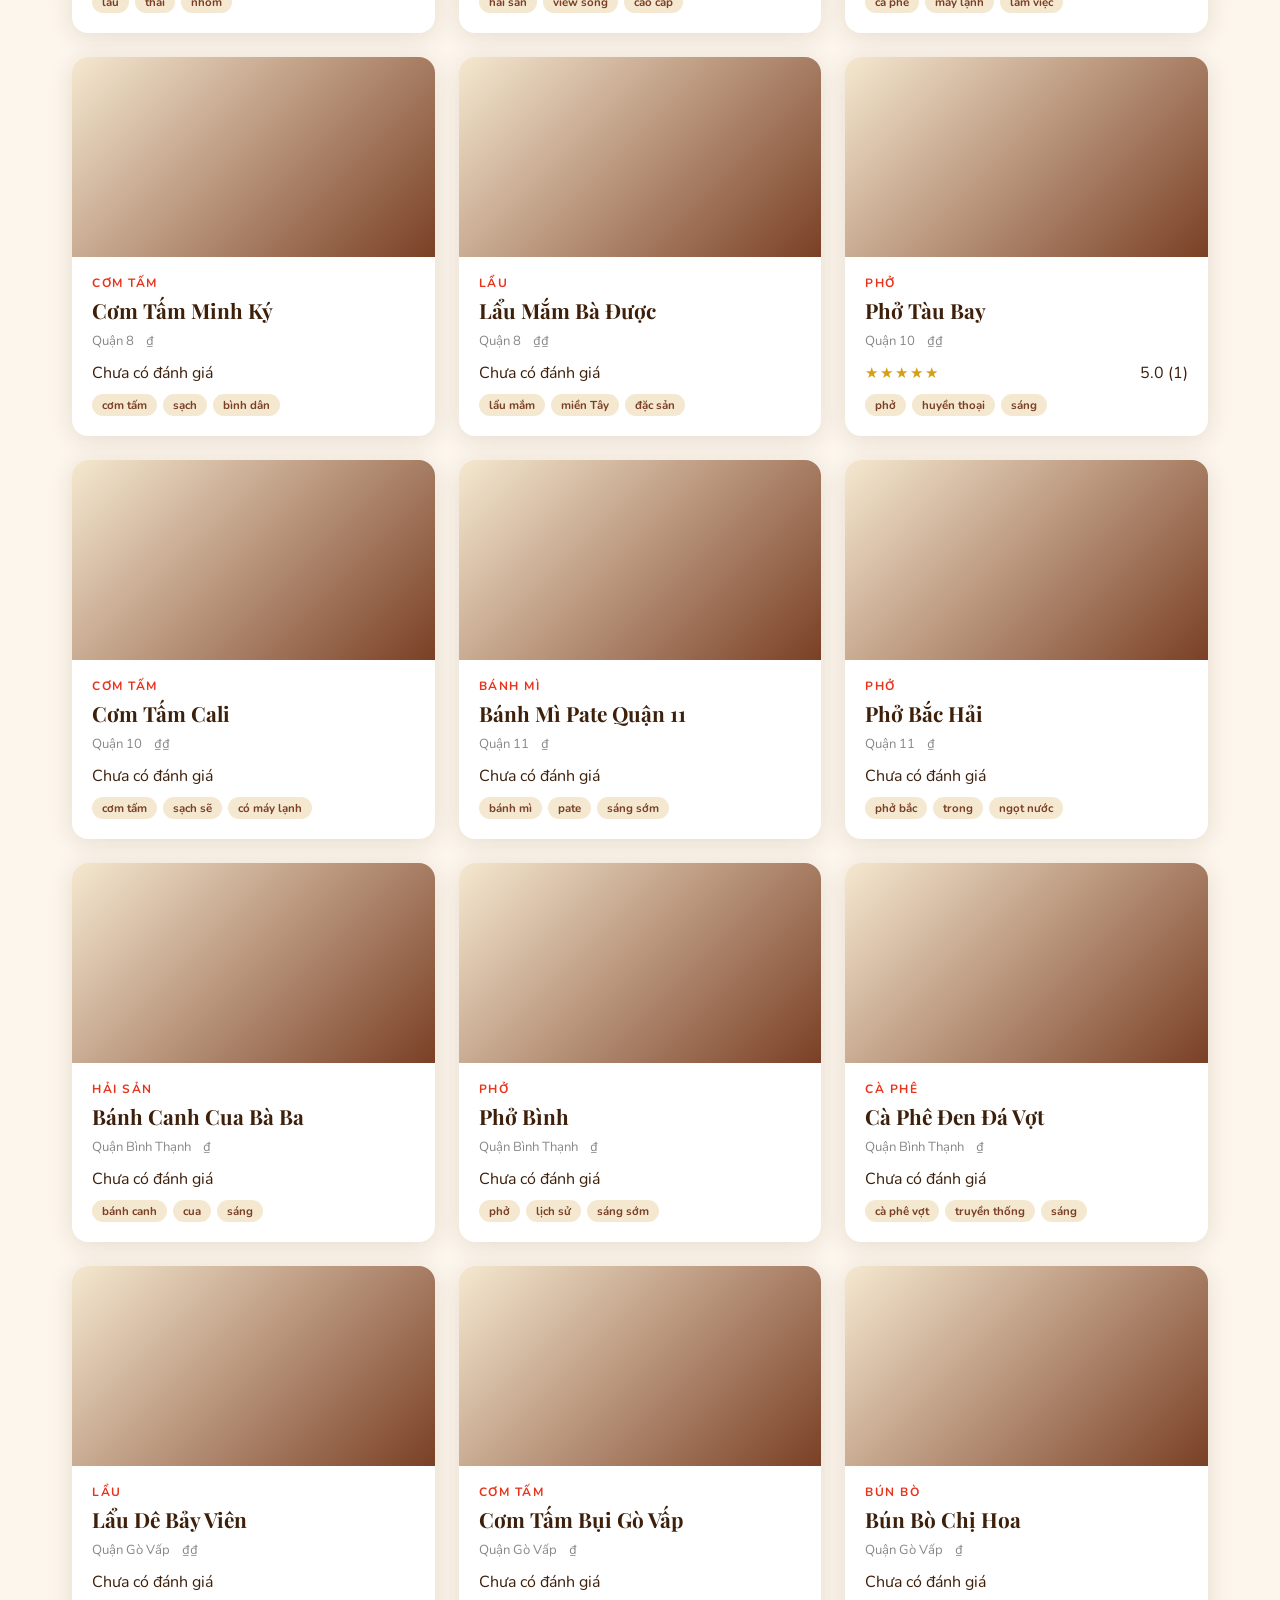
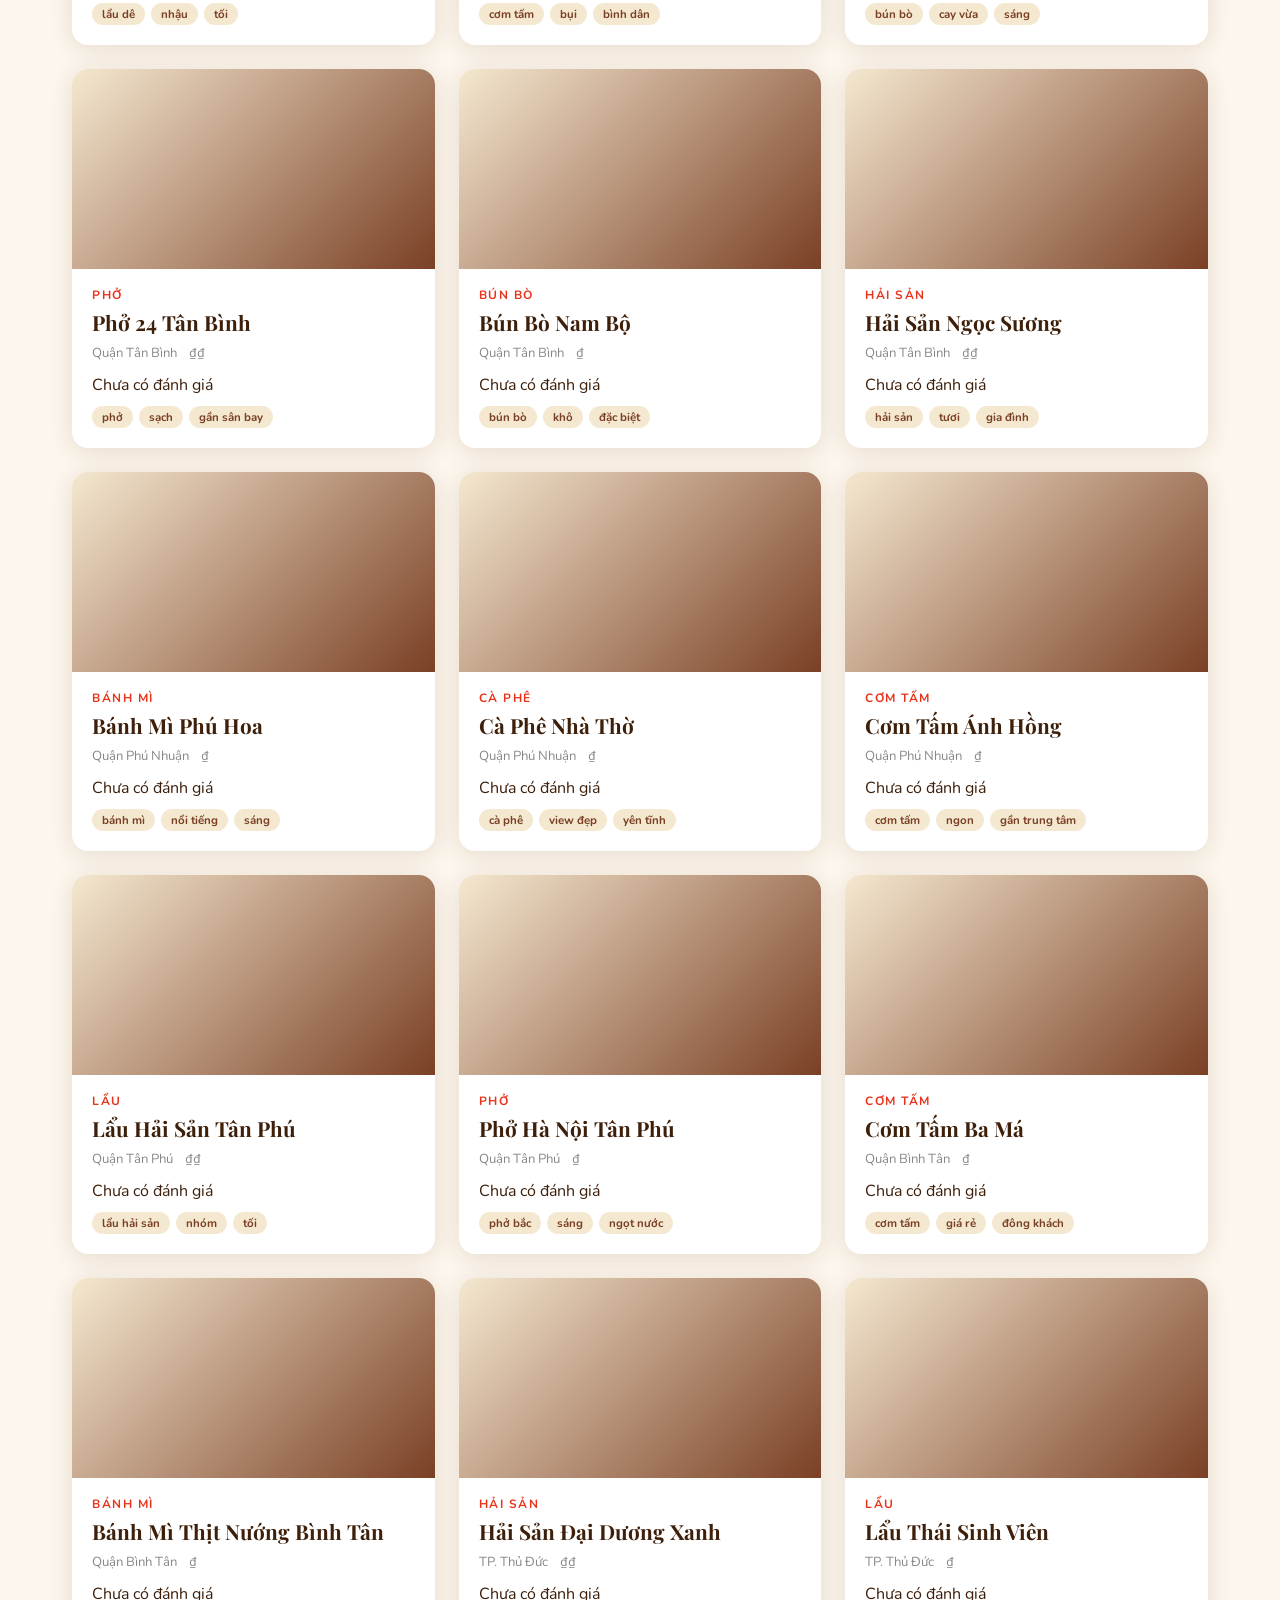
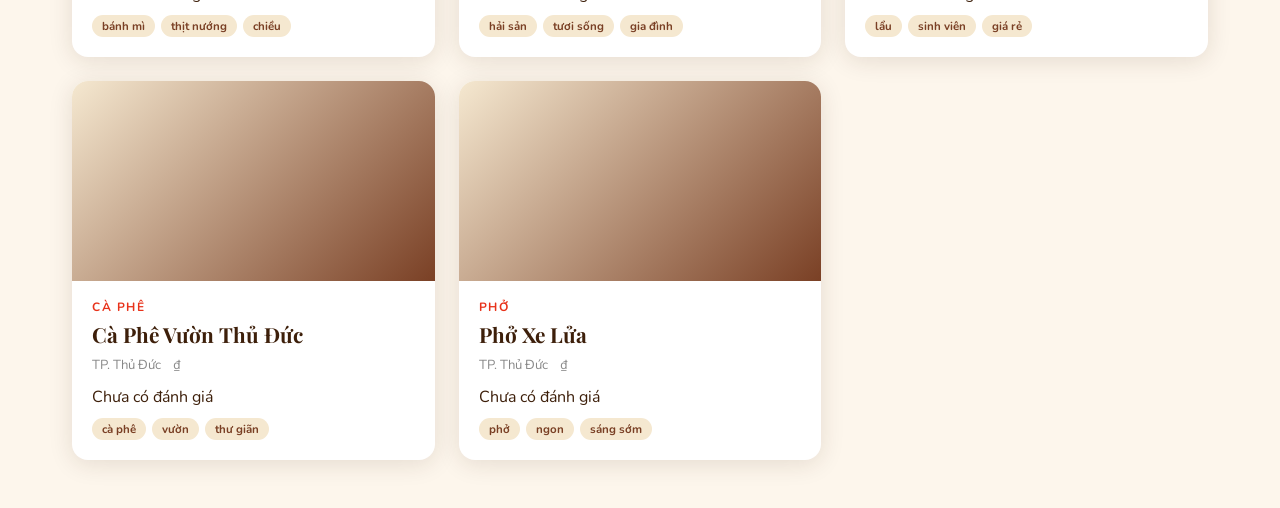
==== commit 8a2105b7: "fix" ====
--- a/index.html
+++ b/index.html
@@ -9,7 +9,7 @@
 </head>
 <body>
 
-<!--Thanh Điều Hướng-->
+<!--Thanh Điều Hướng--> 
 <nav>
   <div class="nav-logo" onclick="showPage('home')">H&S Eat</div>
   <div class="nav-links">
@@ -42,15 +42,17 @@
   <div class="category-pills" id="categoryPills"></div>
 
   <!-- Nổi Bật  -->
-  <div class="section">
-    
-    <div class="section-header">
+  <div class="section full-width-section">
+    <div class="section-header" style="max-width: 1200px; margin: 0 auto 32px; padding: 0 32px;">
       <div class="section-title">Được yêu thích <span>nhất</span></div>
-      
       <span class="section-link" onclick="showPage('browse'); setActiveNav(document.querySelectorAll('.nav-btn')[1])">Xem tất cả →</span>
     </div>
-    <div class="featured-strip" id="featuredStrip"></div>
-    <div class="featured-strip" id="featuredStrip"></div>
+    
+    <div class="featured-wrapper">
+      <button class="scroll-btn left" onclick="scrollFeatured('left')">❮</button>
+      <div class="featured-strip" id="featuredStrip"></div>
+      <button class="scroll-btn right" onclick="scrollFeatured('right')">❯</button>
+    </div>
   </div>
 
   <!-- Browse by district -->
@@ -178,4 +180,4 @@
 
 <script src="script.js"></script>
 </body>
-</html>+</html>
